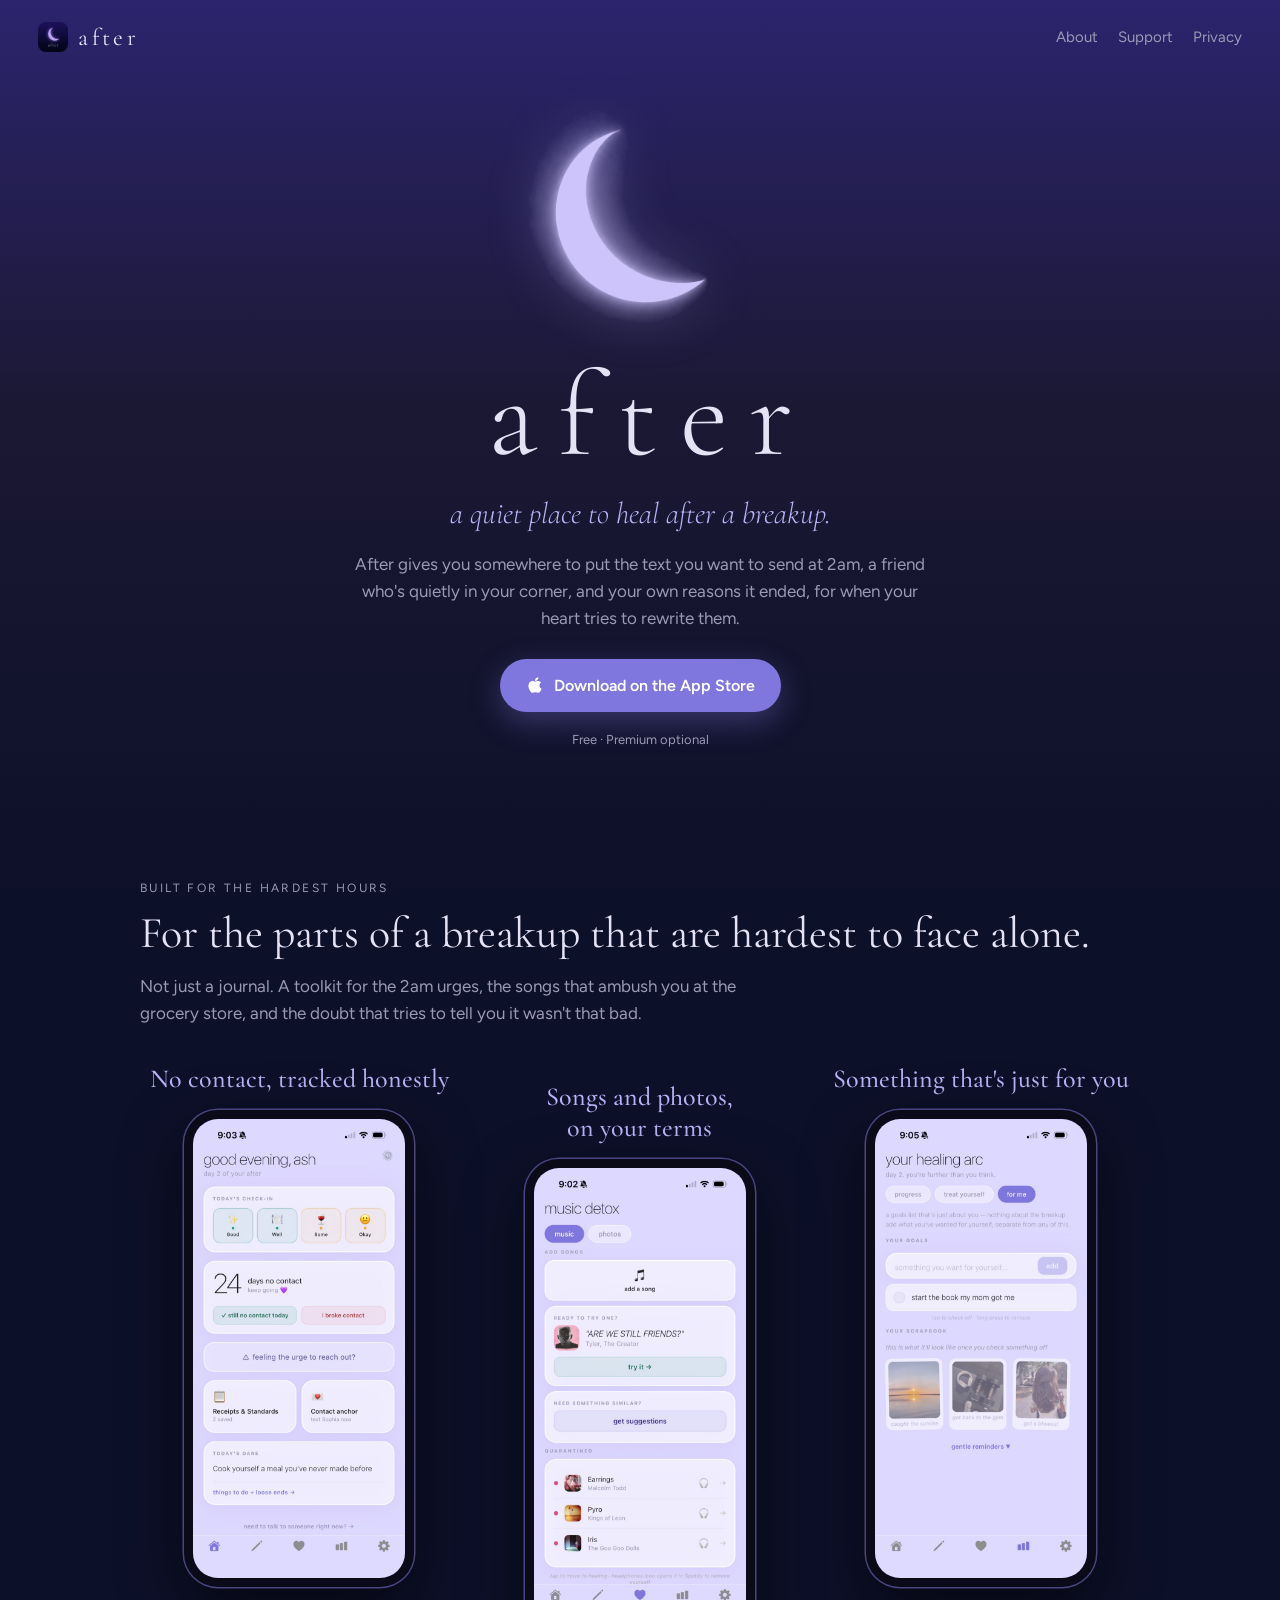
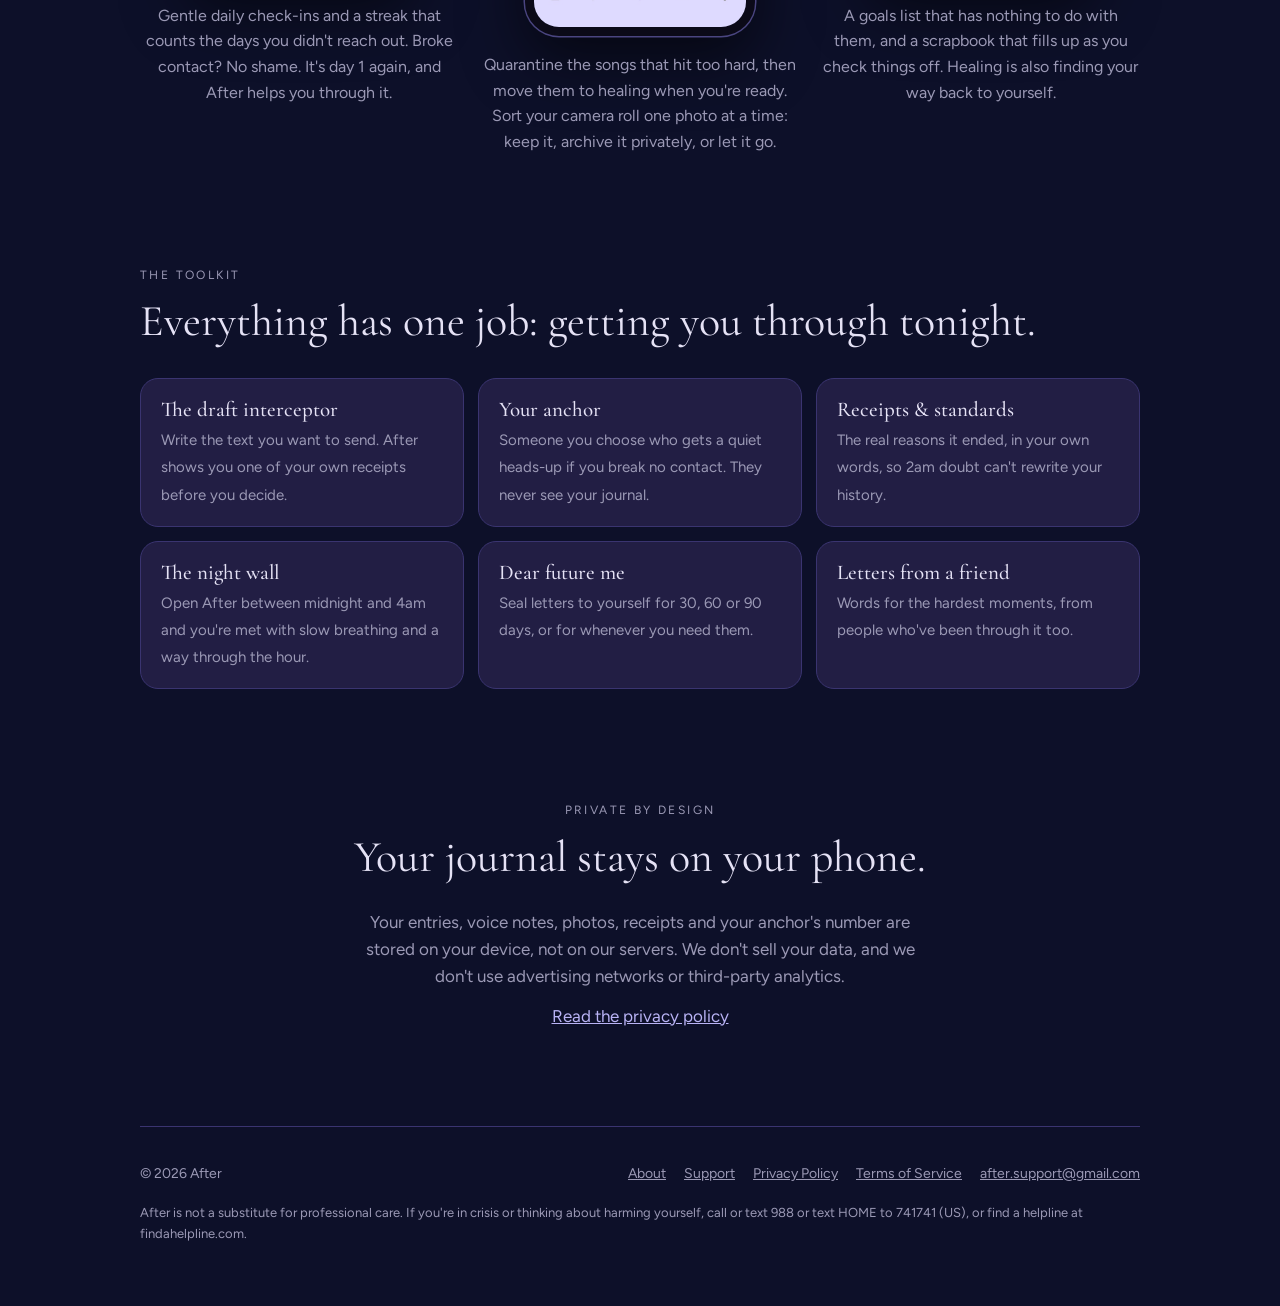
==== index.html @ 46b2aa12 "About CTA: center button and contact line on narrow screens Co-Authored-By: Claude Opus 5.5 <noreply" ====
<!doctype html>
<html lang="en">
<head>
<meta charset="utf-8">
<meta name="viewport" content="width=device-width, initial-scale=1, viewport-fit=cover">
<title>after: breakup recovery</title>
<meta name="description" content="After is a quiet place to heal after a breakup. Hold the text you want to send, lean on a friend, detox the songs and photos, and remember why it ended.">
<meta property="og:title" content="after: breakup recovery">
<meta property="og:description" content="A quiet place to heal after a breakup. Somewhere to put the text you want to send at 2am, a friend in your corner, and your own reasons it ended.">
<meta property="og:image" content="https://afterbreakuprecovery.com/assets/icon-180.png">
<meta name="theme-color" content="#2C246D">
<link rel="icon" href="/assets/favicon.png">
<link rel="apple-touch-icon" href="/assets/icon-180.png">
<link rel="preconnect" href="https://fonts.googleapis.com">
<link rel="preconnect" href="https://fonts.gstatic.com" crossorigin>
<link rel="stylesheet" href="https://fonts.googleapis.com/css2?family=Cormorant+Garamond:ital,wght@0,300;0,400;0,500;1,300;1,400&family=Figtree:wght@400;500;600&display=swap">
<link rel="stylesheet" href="/styles.css?v=22">
</head>
<body>
<header class="bar">
    <a class="brand" href="/"><img src="/assets/icon-180.png" alt="">after</a>
    <nav class="nav"><a href="/about/">About</a><a href="/support/">Support</a><a href="/privacy/">Privacy</a></nav>
  </header>
<div class="wrap">

  <main>
    <section class="hero" aria-labelledby="title">
      <img class="moon" src="/assets/moon.png" alt="" width="600" height="600">
      <h1 class="wordmark" id="title">after</h1>
      <p class="tagline">a quiet place to heal after a breakup.</p>
      <p class="lede">After gives you somewhere to put the text you want to send at 2am, a friend who's quietly in your corner, and your own reasons it ended, for when your heart tries to rewrite them.</p>
      <a class="store" href="https://apps.apple.com/app/id6788418578">
        <svg viewBox="0 0 384 512" aria-hidden="true"><path d="M318.7 268.7c-.2-36.7 16.4-64.4 50-84.8-18.8-26.9-47.2-41.7-84.7-44.6-35.5-2.8-74.3 20.7-88.5 20.7-15 0-49.4-19.7-76.4-19.7C63.3 141.2 4 184.8 4 273.5q0 39.3 14.4 81.2c12.8 36.7 59 126.7 107.2 125.2 25.2-.6 43-17.9 75.8-17.9 31.8 0 48.3 17.9 76.4 17.9 48.6-.7 90.4-82.5 102.6-119.3-65.2-30.7-61.7-90-61.7-91.9zm-56.6-164.2c27.3-32.4 24.8-61.9 24-72.5-24.1 1.4-52 16.4-67.9 34.9-17.5 19.8-27.8 44.3-25.6 71.9 26.1 2 49.9-11.4 69.5-34.3z"/></svg>
        Download on the App Store
      </a>
      <span class="fine">Free · Premium optional</span>
    </section>

    <section aria-labelledby="hard-parts">
      <p class="eyebrow">built for the hardest hours</p>
      <h2 id="hard-parts">For the parts of a breakup that are hardest to face alone.</h2>
      <p class="section-lede">Not just a journal. A toolkit for the 2am urges, the songs that ambush you at the grocery store, and the doubt that tries to tell you it wasn't that bad.</p>
      <div class="features">
        <div class="feature">
          <img src="/assets/screen-1.jpg" alt="After's home screen showing a daily check-in and 24 days of no contact" width="700" height="1514" loading="lazy">
          <h3>No contact, tracked honestly</h3>
          <p>Gentle daily check-ins and a streak that counts the days you didn't reach out. Broke contact? No shame. It's day 1 again, and After helps you through it.</p>
        </div>
        <div class="feature">
          <img src="/assets/screen-2.jpg" alt="After's music detox screen with three quarantined songs" width="700" height="1514" loading="lazy">
          <h3>Songs and photos, on your terms</h3>
          <p>Quarantine the songs that hit too hard, then move them to healing when you're ready. Sort your camera roll one photo at a time: keep it, archive it privately, or let it go.</p>
        </div>
        <div class="feature">
          <img src="/assets/screen-3.jpg" alt="After's 'for me' screen with a personal goal and a scrapbook" width="700" height="1514" loading="lazy">
          <h3>Something that's just for you</h3>
          <p>A goals list that has nothing to do with them, and a scrapbook that fills up as you check things off. Healing is also finding your way back to yourself.</p>
        </div>
      </div>
    </section>

    <section aria-labelledby="toolkit">
      <p class="eyebrow">the toolkit</p>
      <h2 id="toolkit">Everything has one job: getting you through tonight.</h2>
      <div class="tools">
        <div class="tool"><strong>The draft interceptor</strong><span>Write the text you want to send. After shows you one of your own receipts before you decide.</span></div>
        <div class="tool"><strong>Your anchor</strong><span>Someone you choose who gets a quiet heads-up if you break no contact. They never see your journal.</span></div>
        <div class="tool"><strong>Receipts &amp; standards</strong><span>The real reasons it ended, in your own words, so 2am doubt can't rewrite your history.</span></div>
        <div class="tool"><strong>The night wall</strong><span>Open After between midnight and 4am and you're met with slow breathing and a way through the hour.</span></div>
        <div class="tool"><strong>Dear future me</strong><span>Seal letters to yourself for 30, 60 or 90 days, or for whenever you need them.</span></div>
        <div class="tool"><strong>Letters from a friend</strong><span>Words for the hardest moments, from people who've been through it too.</span></div>
      </div>
    </section>

    <section class="promise" aria-labelledby="privacy">
      <p class="eyebrow">private by design</p>
      <h2 id="privacy">Your journal stays on your phone.</h2>
      <p>Your entries, voice notes, photos, receipts and your anchor's number are stored on your device, not on our servers. We don't sell your data, and we don't use advertising networks or third-party analytics.</p>
      <p><a href="/privacy/">Read the privacy policy</a></p>
    </section>
  </main>

  <footer>
    <div class="row">
      <span>© 2026 After</span>
      <nav><a href="/about/">About</a><a href="/support/">Support</a><a href="/privacy/">Privacy Policy</a><a href="/terms/">Terms of Service</a><a href="mailto:after.support@gmail.com?subject=After%20support">after.support@gmail.com</a></nav>
    </div>
    <p class="crisis">After is not a substitute for professional care. If you're in crisis or thinking about harming yourself, call or text 988 or text HOME to 741741 (US), or find a helpline at findahelpline.com.</p>
  </footer>
</div>
</body>
</html>
---- styles.css ----
/* after — night-sky site. Colors from the app icon gradient and the pitch deck. */
:root {
  --sky-top: #2C246D;      /* icon, top */
  --sky-mid: #1B1834;      /* deck */
  --sky-bottom: #0D1029;   /* icon, bottom */
  --card: #221E44;
  --card-line: #3A3470;
  --moon: #B9B3F5;         /* deck lavender */
  --button: #7F77DD;       /* app purple */
  --button-hover: #938BEA;
  --text: #E5E2F5;
  --muted: #9B99B5;
  --display: "Cormorant Garamond", Georgia, "Times New Roman", serif;
  --body: "Figtree", -apple-system, BlinkMacSystemFont, "Segoe UI", sans-serif;
  color-scheme: dark;
}

* { box-sizing: border-box; }
html { background: var(--sky-bottom); }
body {
  margin: 0;
  min-height: 100vh;
  color: var(--text);
  font: 17px/1.6 var(--body);
  background: linear-gradient(180deg, var(--sky-top) 0%, var(--sky-mid) 45%, var(--sky-bottom) 100%) fixed;
}
a { color: var(--moon); }
a:focus-visible, button:focus-visible { outline: 2px solid var(--moon); outline-offset: 3px; border-radius: 6px; }

.wrap { max-width: 1040px; margin: 0 auto; padding-inline: 20px; }
.narrow { max-width: 720px; margin: 0 auto; padding-inline: 20px; }

/* top bar */
.bar { display: flex; align-items: center; justify-content: space-between; padding-block: 22px; padding-inline: clamp(20px, 3vw, 40px); }
.brand { display: flex; align-items: center; gap: 10px; text-decoration: none; color: var(--text); font: 400 24px var(--display); letter-spacing: .14em; }
.brand img { width: 30px; height: 30px; border-radius: 8px; }
.nav { display: flex; gap: 20px; font-size: 15px; }
.nav a { color: var(--muted); text-decoration: none; }
.nav a:hover { color: var(--text); }

/* hero */
.hero { display: grid; justify-items: center; text-align: center; gap: 18px; padding-block: 24px 72px; }
.moon {
  width: min(240px, 55vw); height: auto;
  filter: drop-shadow(0 0 28px rgba(185,179,245,.35));
}
@media (prefers-reduced-motion: no-preference) {
  .moon { animation: glow 6s ease-in-out infinite; }
  @keyframes glow { 50% { filter: drop-shadow(0 0 48px rgba(185,179,245,.55)); } }
}
.wordmark { font: 300 clamp(64px, 14vw, 120px)/1 var(--display); letter-spacing: .18em; margin: 0; padding-left: .18em; }
.tagline { font: 300 clamp(22px, 3.4vw, 30px)/1.3 var(--display); color: var(--moon); margin: 0; font-style: italic; }
.lede { max-width: 34em; color: var(--muted); margin: 0; }
.store {
  display: inline-flex; align-items: center; gap: 10px; margin-top: 8px;
  background: var(--button); color: #fff; text-decoration: none;
  padding: 14px 26px; border-radius: 999px; font-weight: 600; font-size: 16px;
  box-shadow: 0 10px 30px rgba(127,119,221,.35); transition: background .2s;
}
.store:hover { background: var(--button-hover); }
.store svg { width: 18px; height: 18px; fill: currentColor; }
.fine { font-size: 13px; color: var(--muted); }

/* sections */
section { padding-block: 56px; }
.eyebrow { font-size: 12px; letter-spacing: .2em; text-transform: uppercase; color: var(--muted); margin: 0 0 10px; }
h2 { font: 400 clamp(32px, 5vw, 44px)/1.15 var(--display); margin: 0 0 14px; text-wrap: balance; }
.section-lede { color: var(--muted); max-width: 36em; margin: 0; }

.features { display: grid; grid-template-columns: repeat(auto-fit, minmax(280px, 1fr)); gap: 22px; margin-top: 36px; }
.feature { display: grid; gap: 16px; align-content: start; justify-items: center; text-align: center; min-width: 0; }
.feature img {
  width: 100%; height: auto; max-width: 230px; justify-self: center; display: block;
  border-radius: 34px; border: 9px solid #0B0A18;
  box-shadow: 0 0 0 1.5px #4A4580, 0 24px 60px rgba(0,0,0,.55);
  background: #0B0A18;
}
.feature h3 { font: 500 26px/1.2 var(--display); margin: 0; color: var(--moon); order: -1; text-wrap: balance; }

.feature p { margin: 0; color: var(--muted); font-size: 16px; max-width: 34ch; text-wrap: pretty; }

.tools { display: grid; grid-template-columns: repeat(3, 1fr); gap: 14px; margin-top: 32px; }
.tool { background: var(--card); border: 1px solid var(--card-line); border-radius: 18px; padding: 18px 20px; min-width: 0; }
.tool strong { display: block; font: 500 21px var(--display); color: var(--text); margin-bottom: 4px; }
.tool span { color: var(--muted); font-size: 15px; }

.promise { text-align: center; display: grid; justify-items: center; gap: 12px; }
.promise p { max-width: 34em; color: var(--muted); margin: 0; }

/* footer */
footer { border-top: 1px solid var(--card-line); padding-block: 36px 48px; margin-top: 40px; font-size: 14px; color: var(--muted); }
footer .row { display: flex; flex-wrap: wrap; gap: 12px 24px; justify-content: space-between; align-items: center; }
footer nav { display: flex; flex-wrap: wrap; gap: 18px; }
footer a { color: var(--muted); }
.crisis { margin-top: 18px; font-size: 13px; }

/* document pages (privacy, terms, support) */
.doc { padding-block: 24px 40px; }
.doc h1 { font: 300 clamp(38px, 6vw, 52px)/1.1 var(--display); margin: 0 0 6px; }
.doc .updated { color: var(--muted); font-size: 14px; margin-bottom: 28px; }
.doc h2 { font: 500 28px var(--display); color: var(--moon); margin: 40px 0 10px; }
.doc h3 { font: 600 17px var(--body); margin: 28px 0 8px; }
.doc p, .doc li { color: var(--text); font-size: 16px; }
.doc .card { background: var(--card); border: 1px solid var(--card-line); border-radius: 16px; padding: 4px 20px; margin: 20px 0; }
.doc .table { overflow-x: auto; }
.doc table { width: 100%; border-collapse: collapse; font-size: 15px; margin: 16px 0; }
.doc th, .doc td { text-align: left; padding: 10px; border-bottom: 1px solid var(--card-line); vertical-align: top; }
.doc th { color: var(--muted); font-weight: 600; font-size: 13px; text-transform: uppercase; letter-spacing: .08em; }
.doc .footer-note { color: var(--muted); font-style: italic; font-size: 14px; }
.faq details { background: var(--card); border: 1px solid var(--card-line); border-radius: 14px; padding: 14px 18px; margin-bottom: 12px; }
.faq summary { cursor: pointer; font-weight: 600; }
.faq details p { color: var(--muted); margin: 10px 0 2px; }

@media (max-width: 820px) { .tools { grid-template-columns: repeat(2, 1fr); } }
@media (max-width: 520px) { .tools { grid-template-columns: 1fr; } .nav { gap: 14px; } }

/* support page */
.sr { position: absolute; width: 1px; height: 1px; overflow: hidden; clip: rect(0 0 0 0); }
.crisis-card { border-color: var(--moon); padding: 6px 22px 10px; }
.doc .crisis-title { font: 600 18px var(--body); color: var(--text); margin: 14px 0 6px; }
.crisis-card ul { margin: 0 0 8px; padding-left: 20px; }
.contact { display: flex; flex-wrap: wrap; gap: 16px; align-items: center; justify-content: space-between; margin: 24px 0; padding: 18px 22px; background: var(--card); border: 1px solid var(--card-line); border-radius: 16px; }
.contact .eyebrow { margin: 0; }
.doc .contact-email { font: 500 22px var(--display); margin: 2px 0 0; color: var(--text); word-break: break-all; }
.contact-actions { display: flex; flex-wrap: wrap; gap: 10px; }
.store.small { margin: 0; padding: 10px 18px; font-size: 15px; box-shadow: none; }
.ghost { background: transparent; color: var(--moon); border: 1px solid var(--card-line); border-radius: 999px; padding: 10px 18px; font: 600 15px var(--body); cursor: pointer; }
.ghost:hover { border-color: var(--moon); }
.search { display: block; margin: 8px 0 12px; }
.search input { width: 100%; padding: 12px 16px; border-radius: 12px; border: 1px solid var(--card-line); background: var(--card); color: var(--text); font: 16px var(--body); }
.search input::placeholder { color: var(--muted); }
.search input:focus { outline: 2px solid var(--moon); outline-offset: 2px; }
.jump { display: flex; flex-wrap: wrap; gap: 8px 16px; font-size: 15px; margin-bottom: 8px; }
.faq h2 { margin-top: 32px; }
.muted { color: var(--muted); }
/* V layout: middle feature sits a little lower than the outer two (wide screens only) */
@media (min-width: 900px) { .feature:nth-child(2) { margin-top: 18px; } }

/* about page: story left, photo right (Beli-style) */
.about-page { display: grid; grid-template-columns: minmax(0, 1fr) clamp(180px, 28vw, 340px); grid-template-areas: "title ." "text photo"; column-gap: clamp(32px, 5vw, 72px); row-gap: 0; align-items: start; padding-block: 24px 40px; }
.about-title { grid-area: title; padding-block: 0; }
.about-title h1 { font: 300 clamp(38px, 6vw, 52px)/1.1 var(--display); margin: 0 0 28px; text-wrap: balance; }
.about-text { grid-area: text; }
.founder { grid-area: photo; }
.about-text { padding-block: 0; }
.about-text p { font-size: 18px; line-height: 1.75; }
.about-text .signature { font: italic 400 24px var(--display); color: var(--moon); margin-top: 28px; }
.about-cta { display: grid; justify-items: start; gap: 14px; margin-top: 40px; padding-top: 32px; border-top: 1px solid var(--card-line); }
.about-cta .store { margin-top: 0; }
.founder { margin: 18px 0 0; align-self: start; display: grid; gap: 10px; }
.founder img { display: block; width: 100%; height: auto; aspect-ratio: 3 / 4; object-fit: cover; border-radius: 24px; border: 1px solid var(--card-line); box-shadow: 0 24px 60px rgba(0,0,0,.45); }
.founder figcaption { font-size: 14px; color: var(--muted); text-align: center; }
@media (max-width: 600px) {
  .about-page { grid-template-columns: 1fr; grid-template-areas: "title" "photo" "text"; }
  .founder { max-width: 240px; width: 100%; margin: 0 auto 28px; justify-self: center; }
}
/* about CTA on narrower screens (phones, small windows): center button and contact line together */
@media (max-width: 900px) {
  .about-cta { justify-items: center; text-align: center; }
  .about-cta .store { margin: 0; }
  .about-cta .fine { margin: 0; max-width: 32ch; }
}
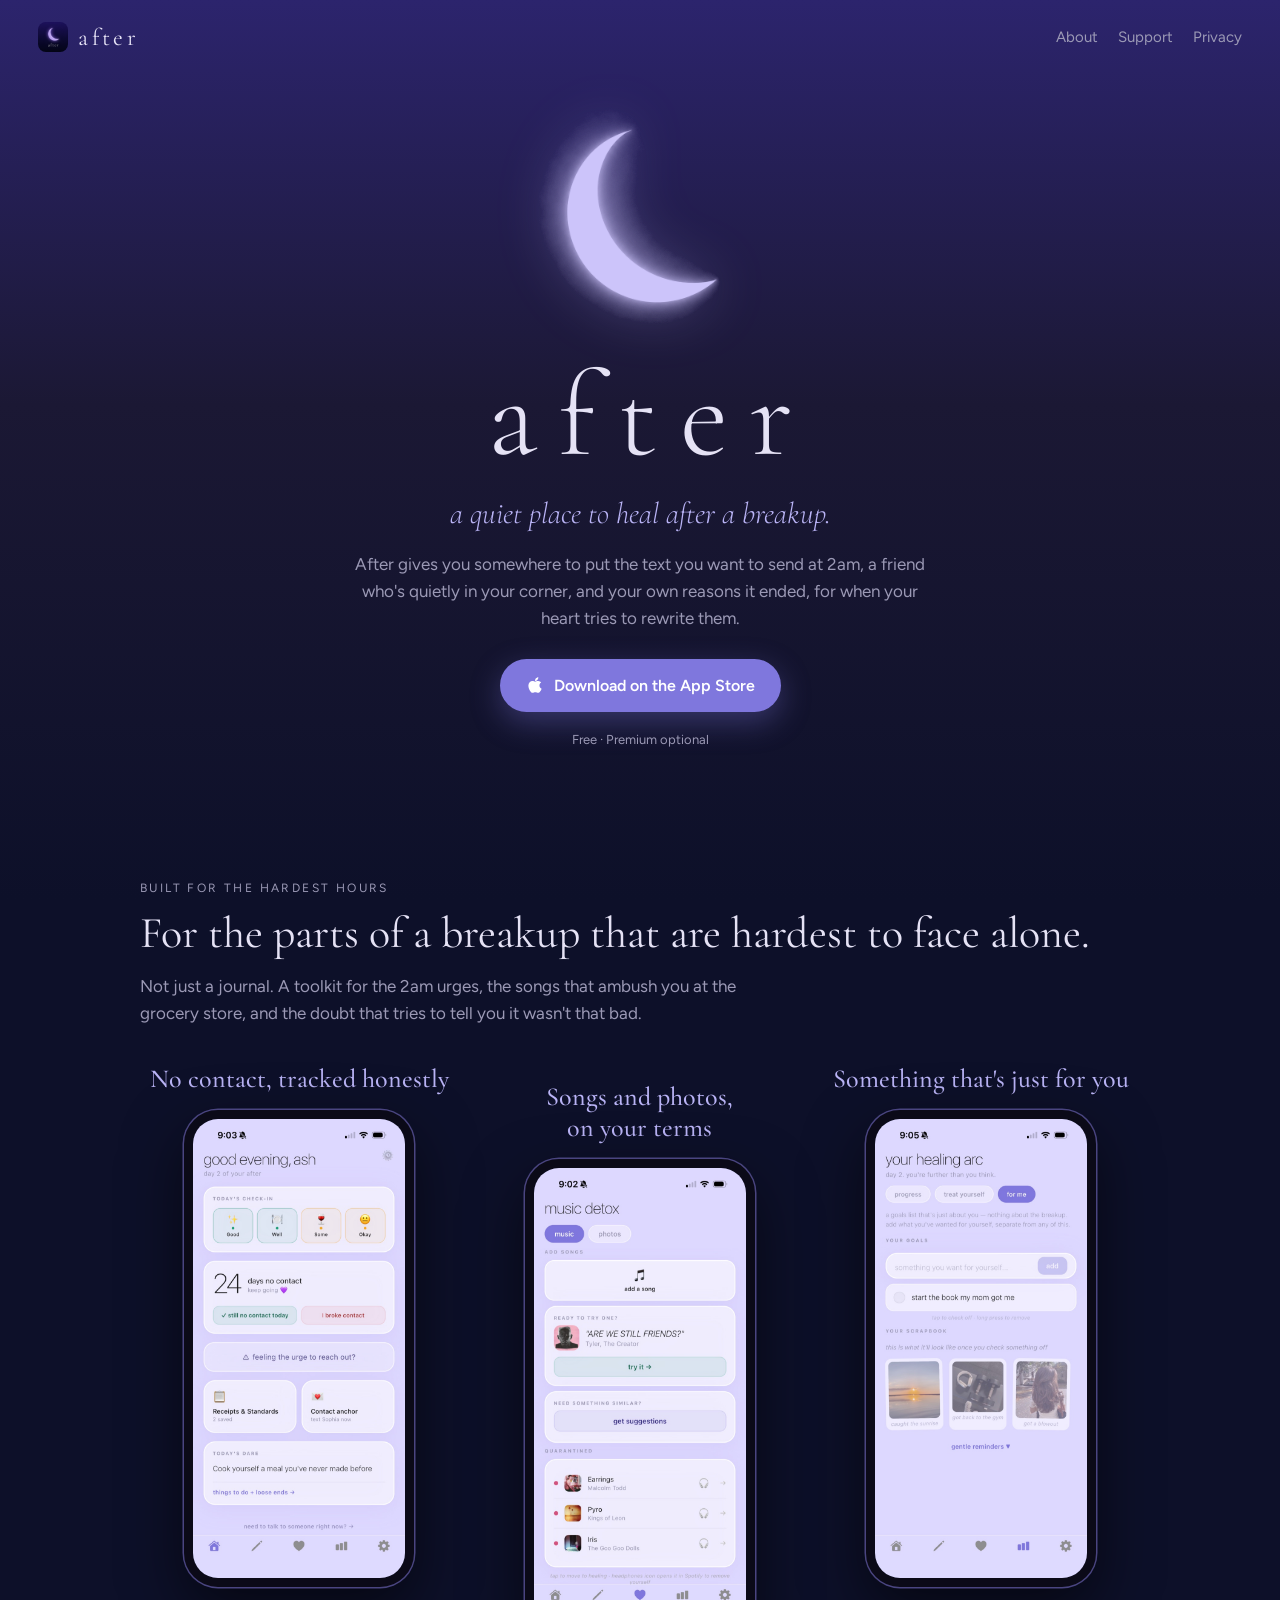
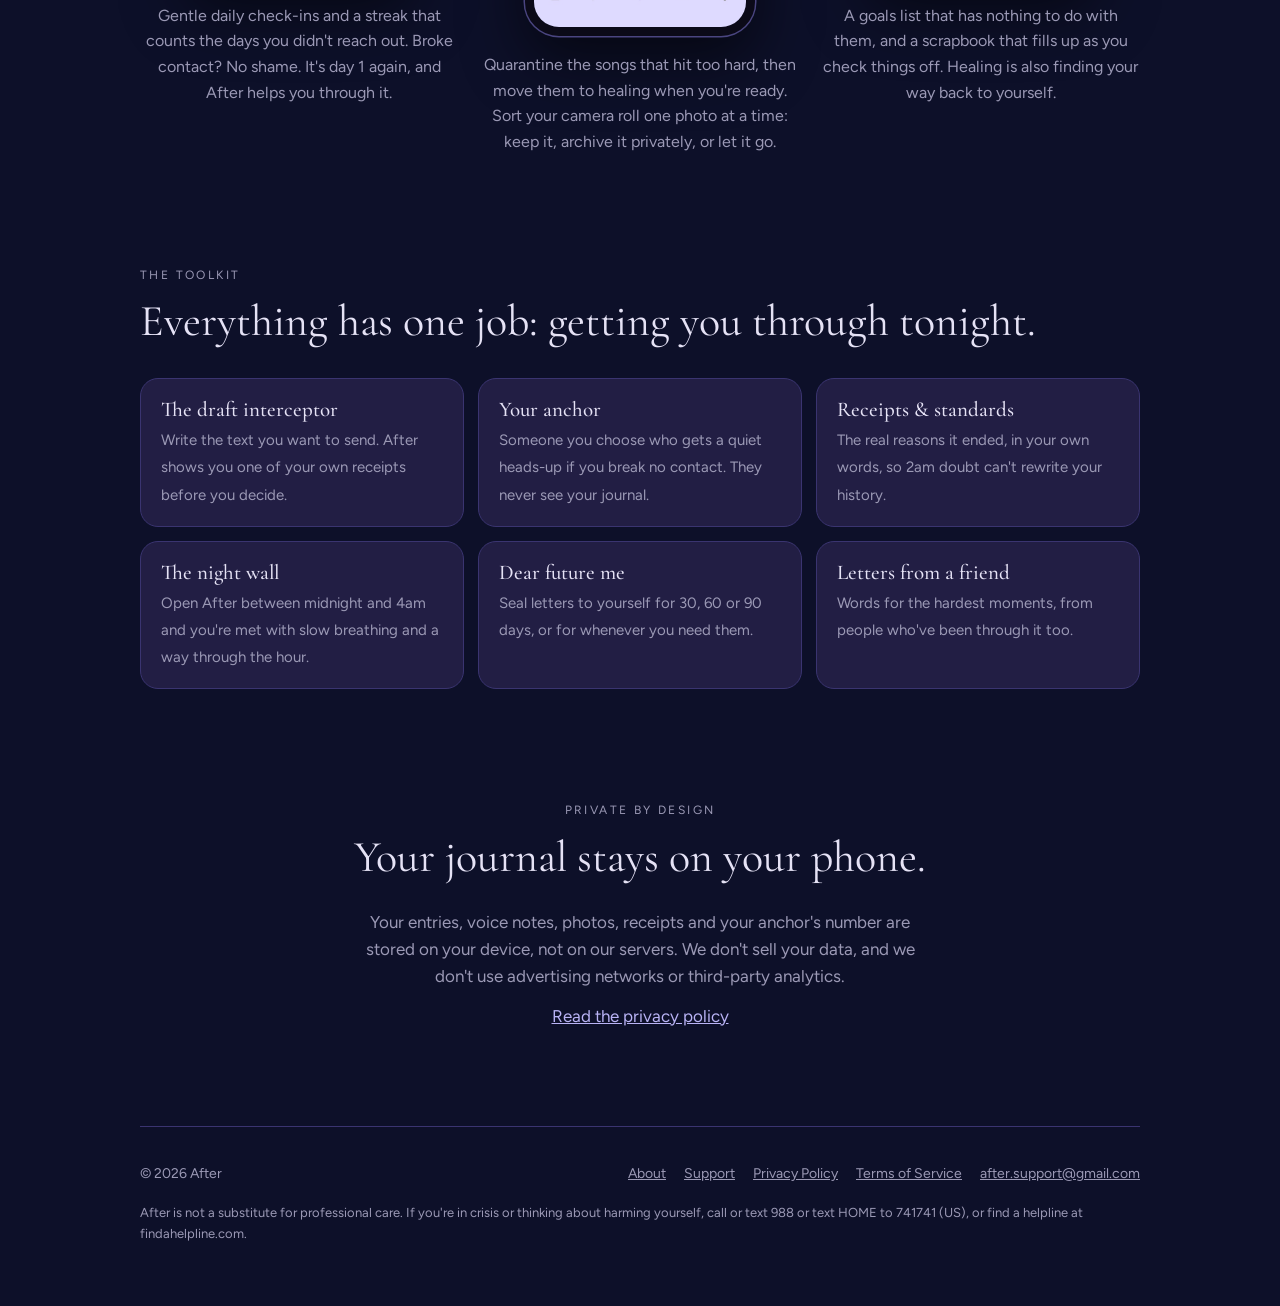
==== commit c2c47ff1: "Center the moon crescent in its image Co-Authored-By: Claude Opus 5.5 <noreply@anthropic.com>" ====
--- a/index.html
+++ b/index.html
@@ -14,7 +14,7 @@
 <link rel="preconnect" href="https://fonts.googleapis.com">
 <link rel="preconnect" href="https://fonts.gstatic.com" crossorigin>
 <link rel="stylesheet" href="https://fonts.googleapis.com/css2?family=Cormorant+Garamond:ital,wght@0,300;0,400;0,500;1,300;1,400&family=Figtree:wght@400;500;600&display=swap">
-<link rel="stylesheet" href="/styles.css?v=22">
+<link rel="stylesheet" href="/styles.css?v=23">
 </head>
 <body>
 <header class="bar">
@@ -25,7 +25,7 @@
 
   <main>
     <section class="hero" aria-labelledby="title">
-      <img class="moon" src="/assets/moon.png" alt="" width="600" height="600">
+      <img class="moon" src="/assets/moon-2.png" alt="" width="600" height="600">
       <h1 class="wordmark" id="title">after</h1>
       <p class="tagline">a quiet place to heal after a breakup.</p>
       <p class="lede">After gives you somewhere to put the text you want to send at 2am, a friend who's quietly in your corner, and your own reasons it ended, for when your heart tries to rewrite them.</p>
--- a/styles.css
+++ b/styles.css
@@ -137,7 +137,7 @@
 @media (min-width: 900px) { .feature:nth-child(2) { margin-top: 18px; } }
 
 /* about page: story left, photo right (Beli-style) */
-.about-page { display: grid; grid-template-columns: minmax(0, 1fr) clamp(180px, 28vw, 340px); grid-template-areas: "title ." "text photo"; column-gap: clamp(32px, 5vw, 72px); row-gap: 0; align-items: start; padding-block: 24px 40px; }
+.about-page { display: grid; grid-template-columns: minmax(0, 1fr) clamp(180px, 28vw, 340px); grid-template-areas: "title ." "text photo" "cta ."; column-gap: clamp(32px, 5vw, 72px); row-gap: 0; align-items: start; padding-block: 24px 40px; }
 .about-title { grid-area: title; padding-block: 0; }
 .about-title h1 { font: 300 clamp(38px, 6vw, 52px)/1.1 var(--display); margin: 0 0 28px; text-wrap: balance; }
 .about-text { grid-area: text; }
@@ -145,18 +145,18 @@
 .about-text { padding-block: 0; }
 .about-text p { font-size: 18px; line-height: 1.75; }
 .about-text .signature { font: italic 400 24px var(--display); color: var(--moon); margin-top: 28px; }
-.about-cta { display: grid; justify-items: start; gap: 14px; margin-top: 40px; padding-top: 32px; border-top: 1px solid var(--card-line); }
+.about-cta { grid-area: cta; display: grid; justify-items: start; gap: 14px; margin-top: 40px; padding-top: 32px; border-top: 1px solid var(--card-line); }
 .about-cta .store { margin-top: 0; }
 .founder { margin: 18px 0 0; align-self: start; display: grid; gap: 10px; }
 .founder img { display: block; width: 100%; height: auto; aspect-ratio: 3 / 4; object-fit: cover; border-radius: 24px; border: 1px solid var(--card-line); box-shadow: 0 24px 60px rgba(0,0,0,.45); }
 .founder figcaption { font-size: 14px; color: var(--muted); text-align: center; }
 @media (max-width: 600px) {
-  .about-page { grid-template-columns: 1fr; grid-template-areas: "title" "photo" "text"; }
+  .about-page { grid-template-columns: 1fr; grid-template-areas: "title" "photo" "text" "cta"; }
   .founder { max-width: 240px; width: 100%; margin: 0 auto 28px; justify-self: center; }
 }
 /* about CTA on narrower screens (phones, small windows): center button and contact line together */
 @media (max-width: 900px) {
-  .about-cta { justify-items: center; text-align: center; }
+  .about-cta { grid-column: 1 / -1; justify-items: center; text-align: center; }
   .about-cta .store { margin: 0; }
   .about-cta .fine { margin: 0; max-width: 32ch; }
 }
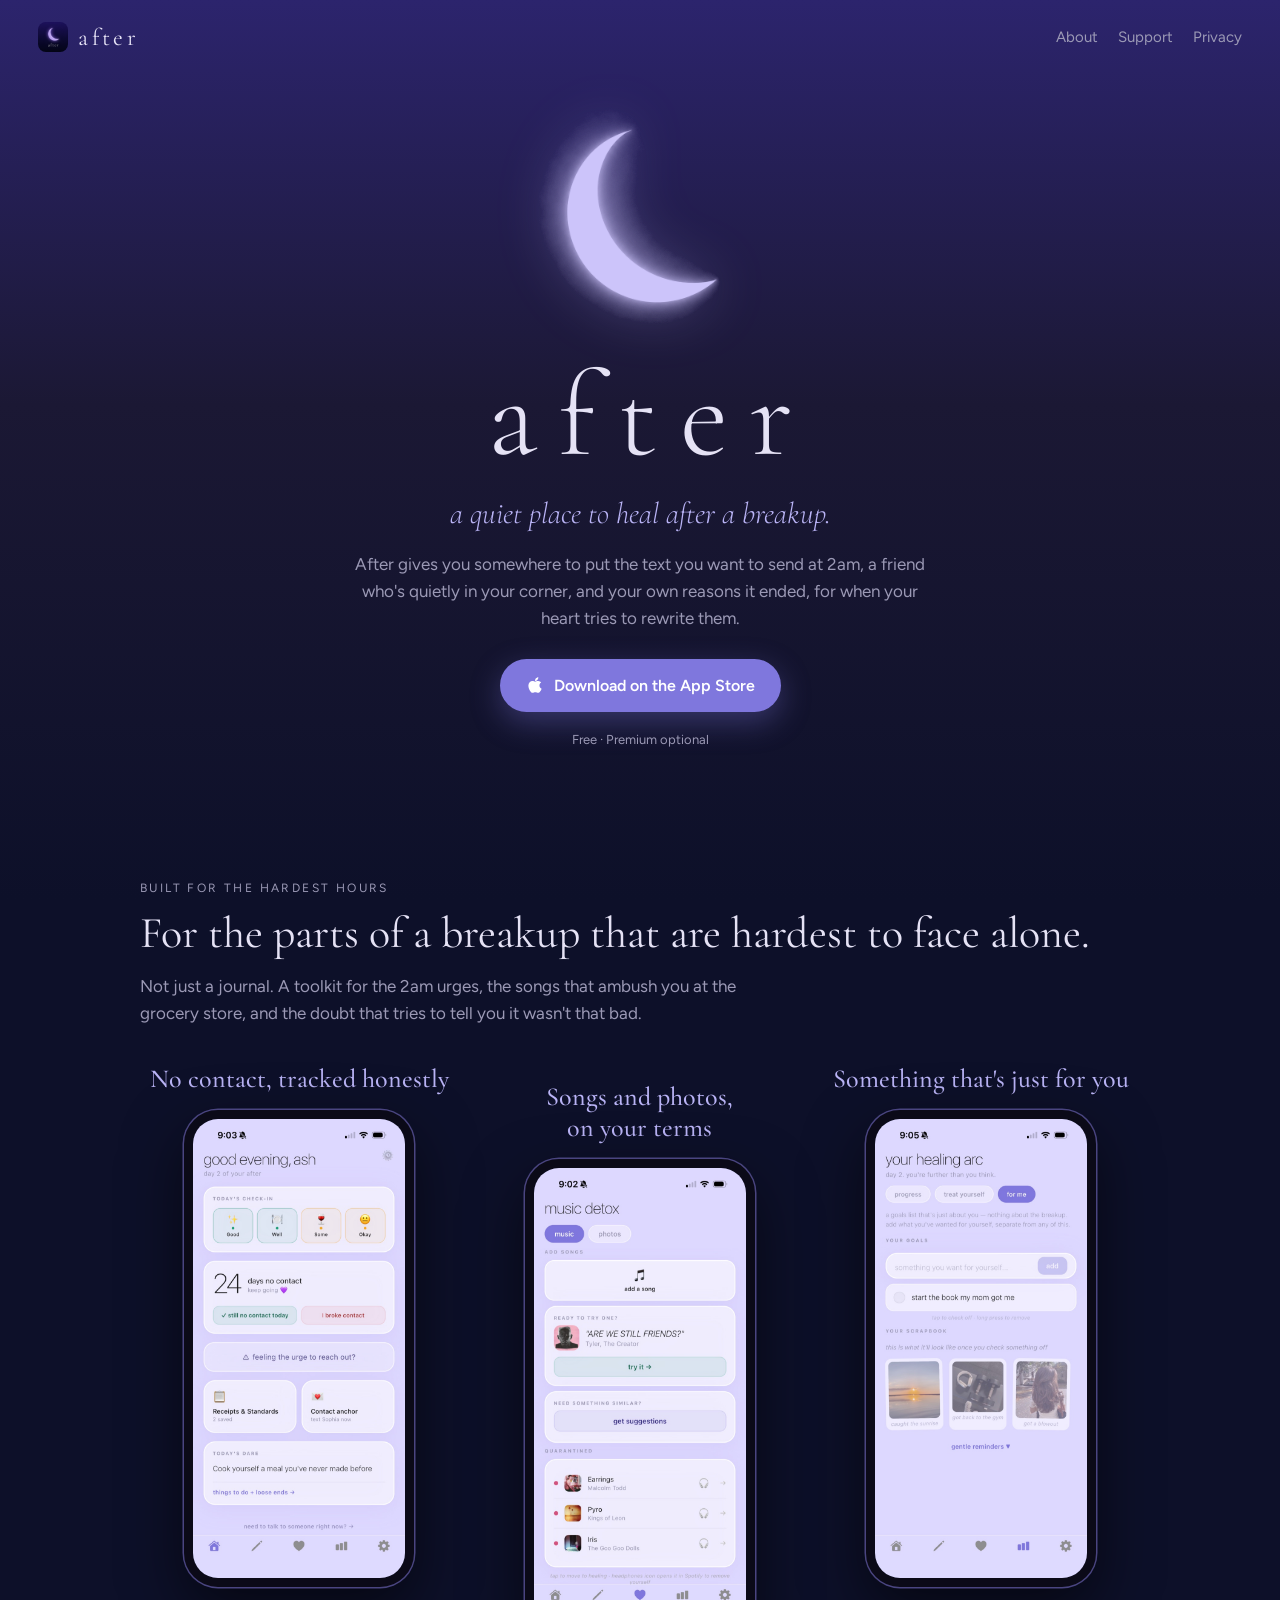
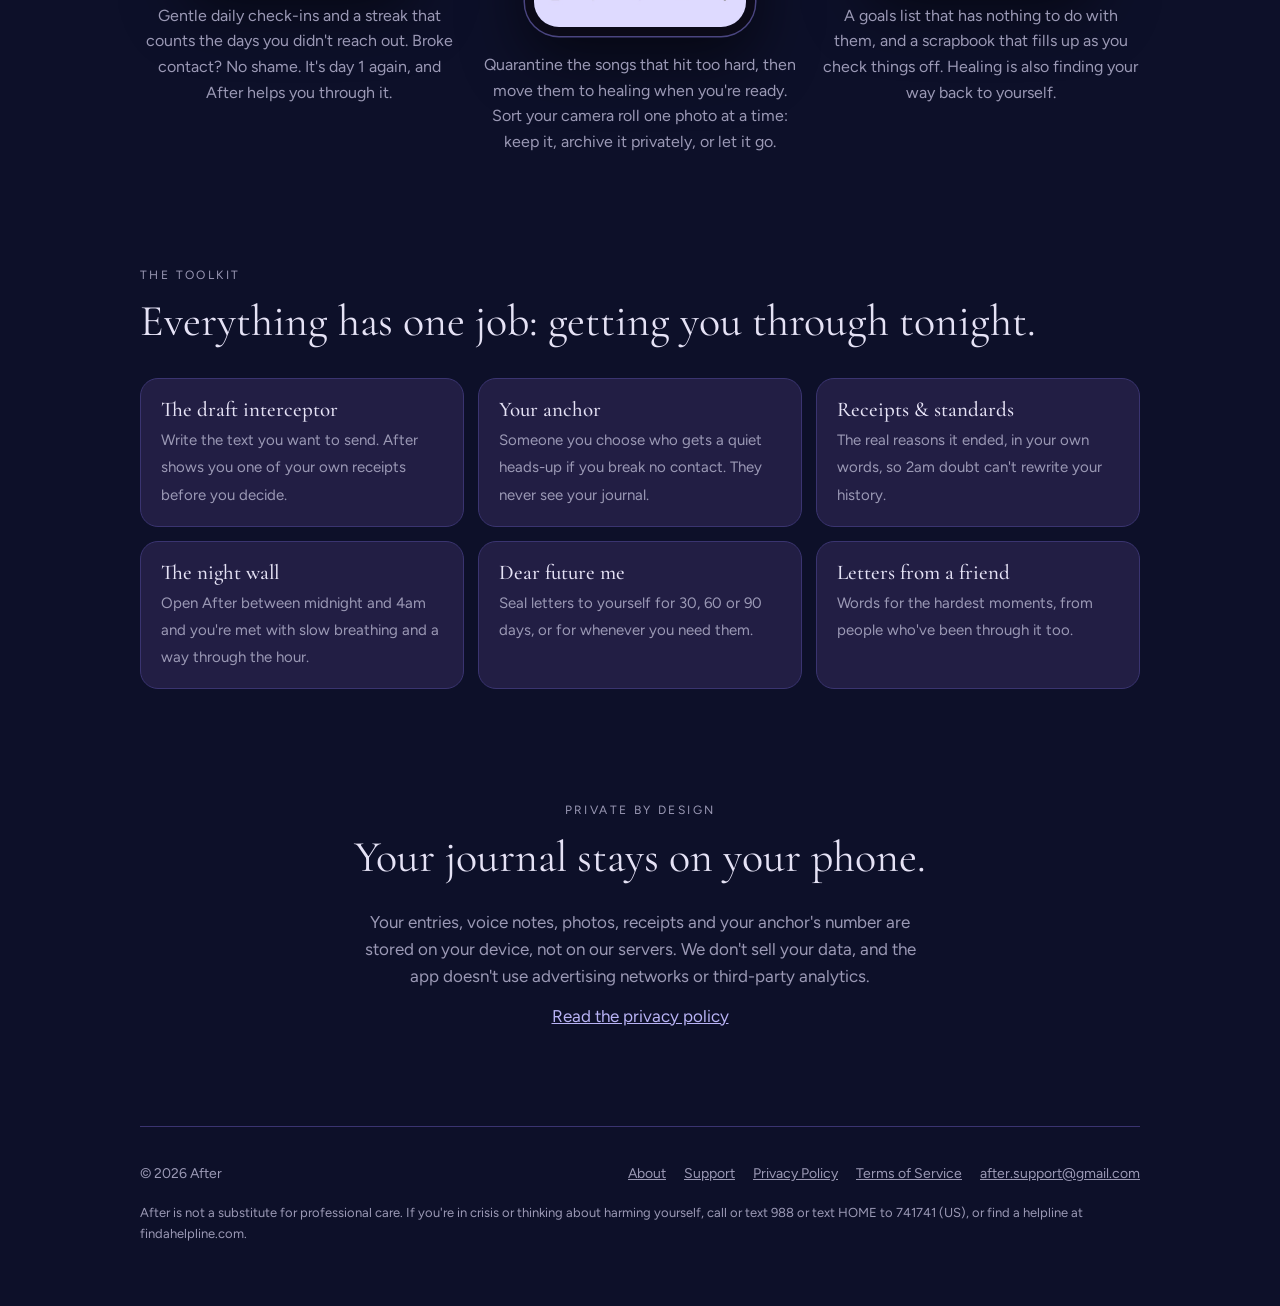
==== commit 8878eac7: "Add Cloudflare Web Analytics (cookie-free) and disclose it on the privacy page Co-Authored-By: Claud" ====
--- a/index.html
+++ b/index.html
@@ -14,7 +14,7 @@
 <link rel="preconnect" href="https://fonts.googleapis.com">
 <link rel="preconnect" href="https://fonts.gstatic.com" crossorigin>
 <link rel="stylesheet" href="https://fonts.googleapis.com/css2?family=Cormorant+Garamond:ital,wght@0,300;0,400;0,500;1,300;1,400&family=Figtree:wght@400;500;600&display=swap">
-<link rel="stylesheet" href="/styles.css?v=23">
+<link rel="stylesheet" href="/styles.css?v=25">
 </head>
 <body>
 <header class="bar">
@@ -75,7 +75,7 @@
     <section class="promise" aria-labelledby="privacy">
       <p class="eyebrow">private by design</p>
       <h2 id="privacy">Your journal stays on your phone.</h2>
-      <p>Your entries, voice notes, photos, receipts and your anchor's number are stored on your device, not on our servers. We don't sell your data, and we don't use advertising networks or third-party analytics.</p>
+      <p>Your entries, voice notes, photos, receipts and your anchor's number are stored on your device, not on our servers. We don't sell your data, and the app doesn't use advertising networks or third-party analytics.</p>
       <p><a href="/privacy/">Read the privacy policy</a></p>
     </section>
   </main>
@@ -88,5 +88,6 @@
     <p class="crisis">After is not a substitute for professional care. If you're in crisis or thinking about harming yourself, call or text 988 or text HOME to 741741 (US), or find a helpline at findahelpline.com.</p>
   </footer>
 </div>
+<!-- Cloudflare Web Analytics --><script type='module' src='https://static.cloudflareinsights.com/beacon.min.js' data-cf-beacon='{"token": "2c49b818e342460999bc8472ac2195e9"}'></script><!-- End Cloudflare Web Analytics -->
 </body>
 </html>
--- a/styles.css
+++ b/styles.css
@@ -152,7 +152,7 @@
 .founder figcaption { font-size: 14px; color: var(--muted); text-align: center; }
 @media (max-width: 600px) {
   .about-page { grid-template-columns: 1fr; grid-template-areas: "title" "photo" "text" "cta"; }
-  .founder { max-width: 240px; width: 100%; margin: 0 auto 28px; justify-self: center; }
+  .founder { max-width: 140px; width: 100%; margin: 0 auto 24px; justify-self: center; }
 }
 /* about CTA on narrower screens (phones, small windows): center button and contact line together */
 @media (max-width: 900px) {
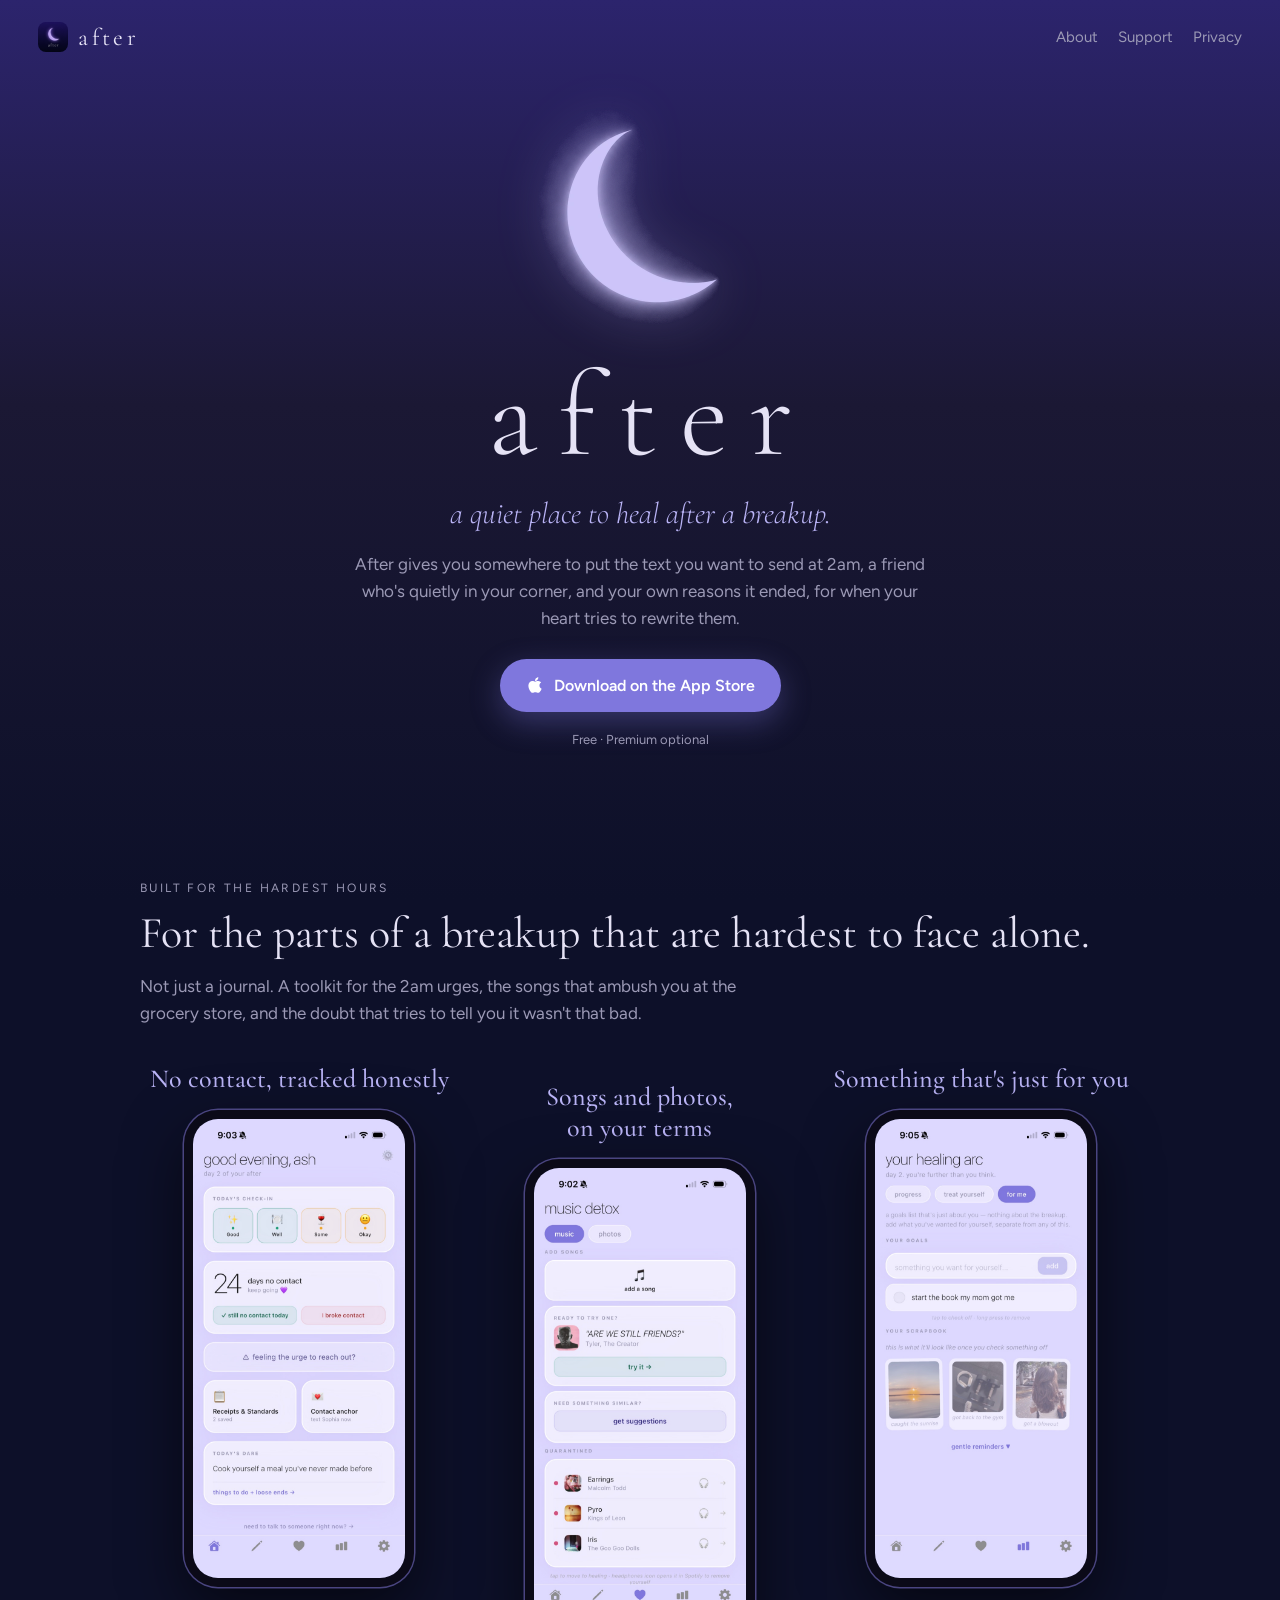
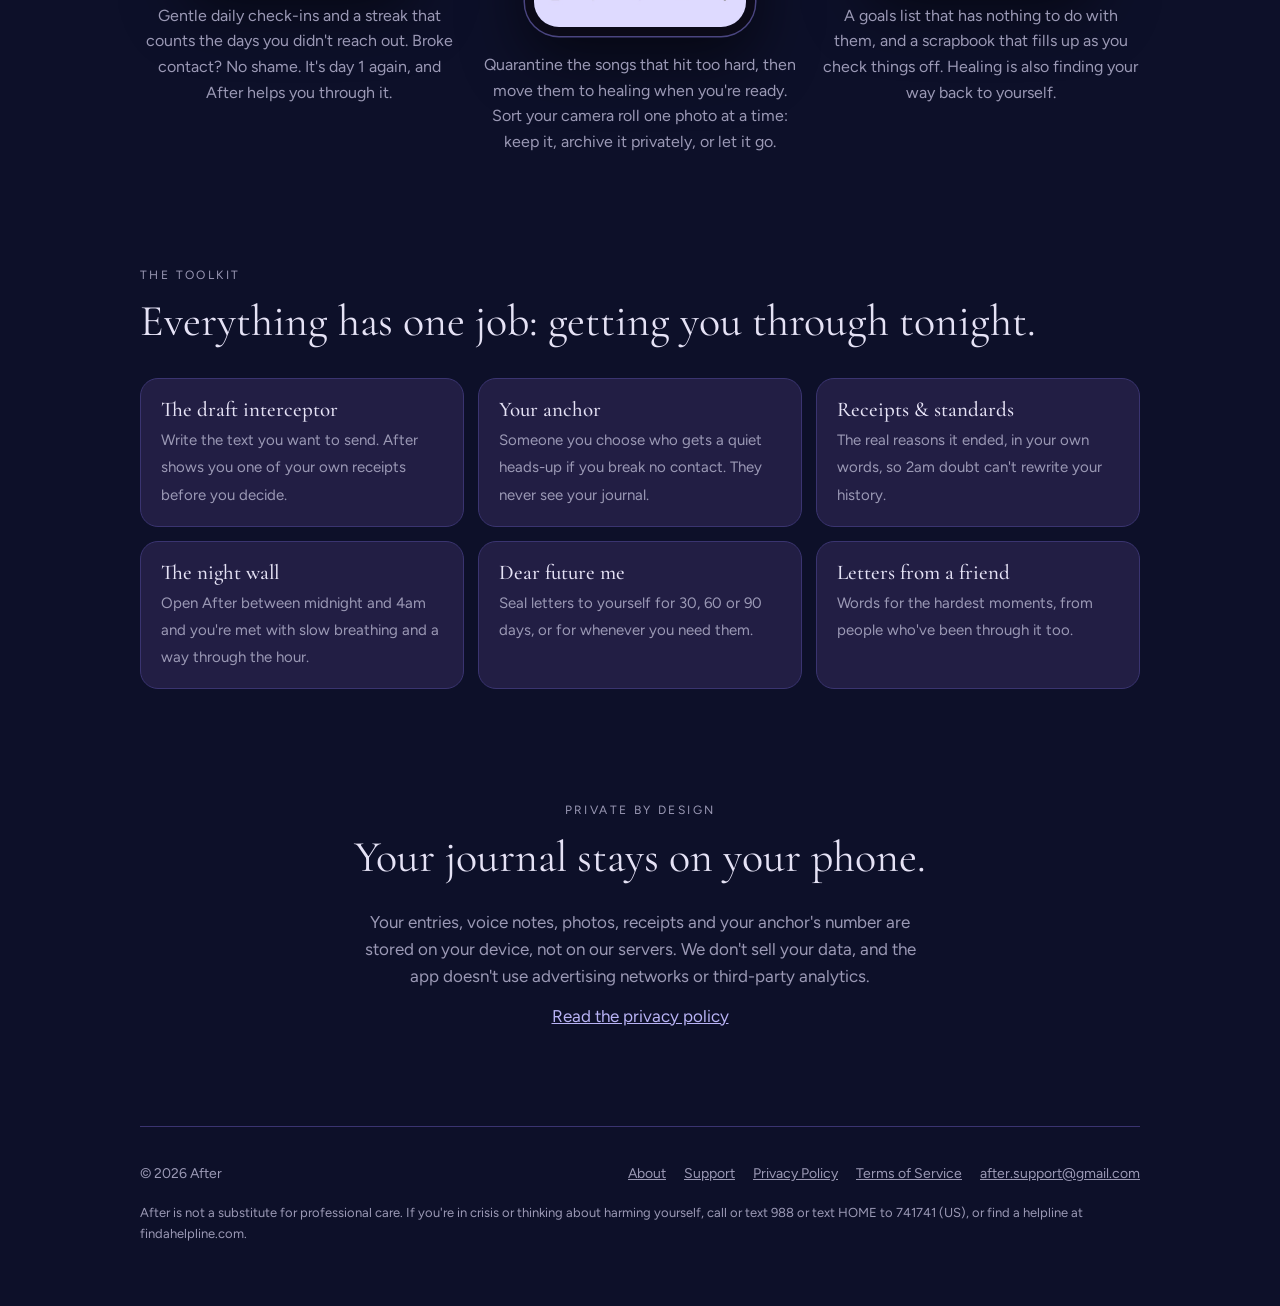
==== commit 7b8953e8: "Homepage: moon as 480px WebP (44KB vs 187KB), preloaded, for faster first paint Co-Authored-By: Clau" ====
--- a/index.html
+++ b/index.html
@@ -11,6 +11,7 @@
 <meta name="theme-color" content="#2C246D">
 <link rel="icon" href="/assets/favicon.png">
 <link rel="apple-touch-icon" href="/assets/icon-180.png">
+<link rel="preload" as="image" href="/assets/moon-480.webp" fetchpriority="high">
 <link rel="preconnect" href="https://fonts.googleapis.com">
 <link rel="preconnect" href="https://fonts.gstatic.com" crossorigin>
 <link rel="stylesheet" href="https://fonts.googleapis.com/css2?family=Cormorant+Garamond:ital,wght@0,300;0,400;0,500;1,300;1,400&family=Figtree:wght@400;500;600&display=swap">
@@ -25,7 +26,7 @@
 
   <main>
     <section class="hero" aria-labelledby="title">
-      <img class="moon" src="/assets/moon-2.png" alt="" width="600" height="600">
+      <img class="moon" src="/assets/moon-480.webp" alt="" width="480" height="480" fetchpriority="high" decoding="async">
       <h1 class="wordmark" id="title">after</h1>
       <p class="tagline">a quiet place to heal after a breakup.</p>
       <p class="lede">After gives you somewhere to put the text you want to send at 2am, a friend who's quietly in your corner, and your own reasons it ended, for when your heart tries to rewrite them.</p>
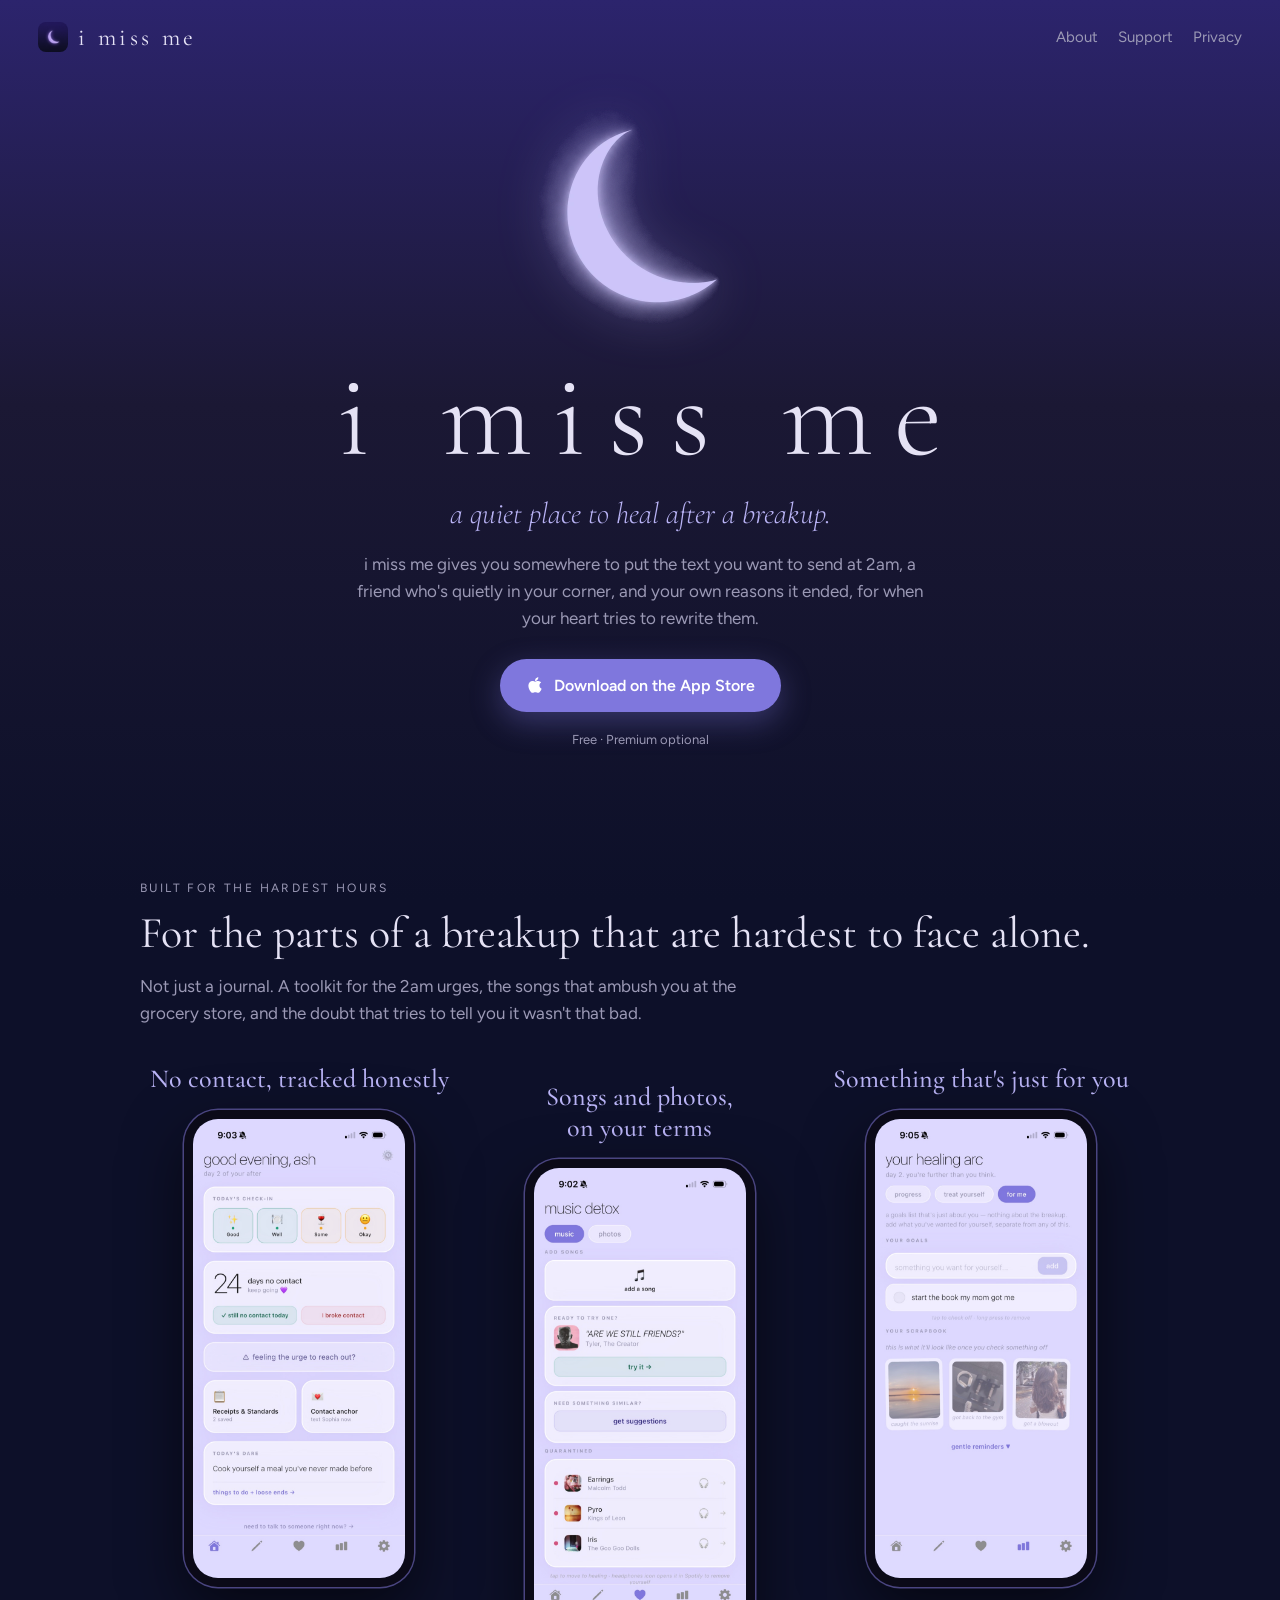
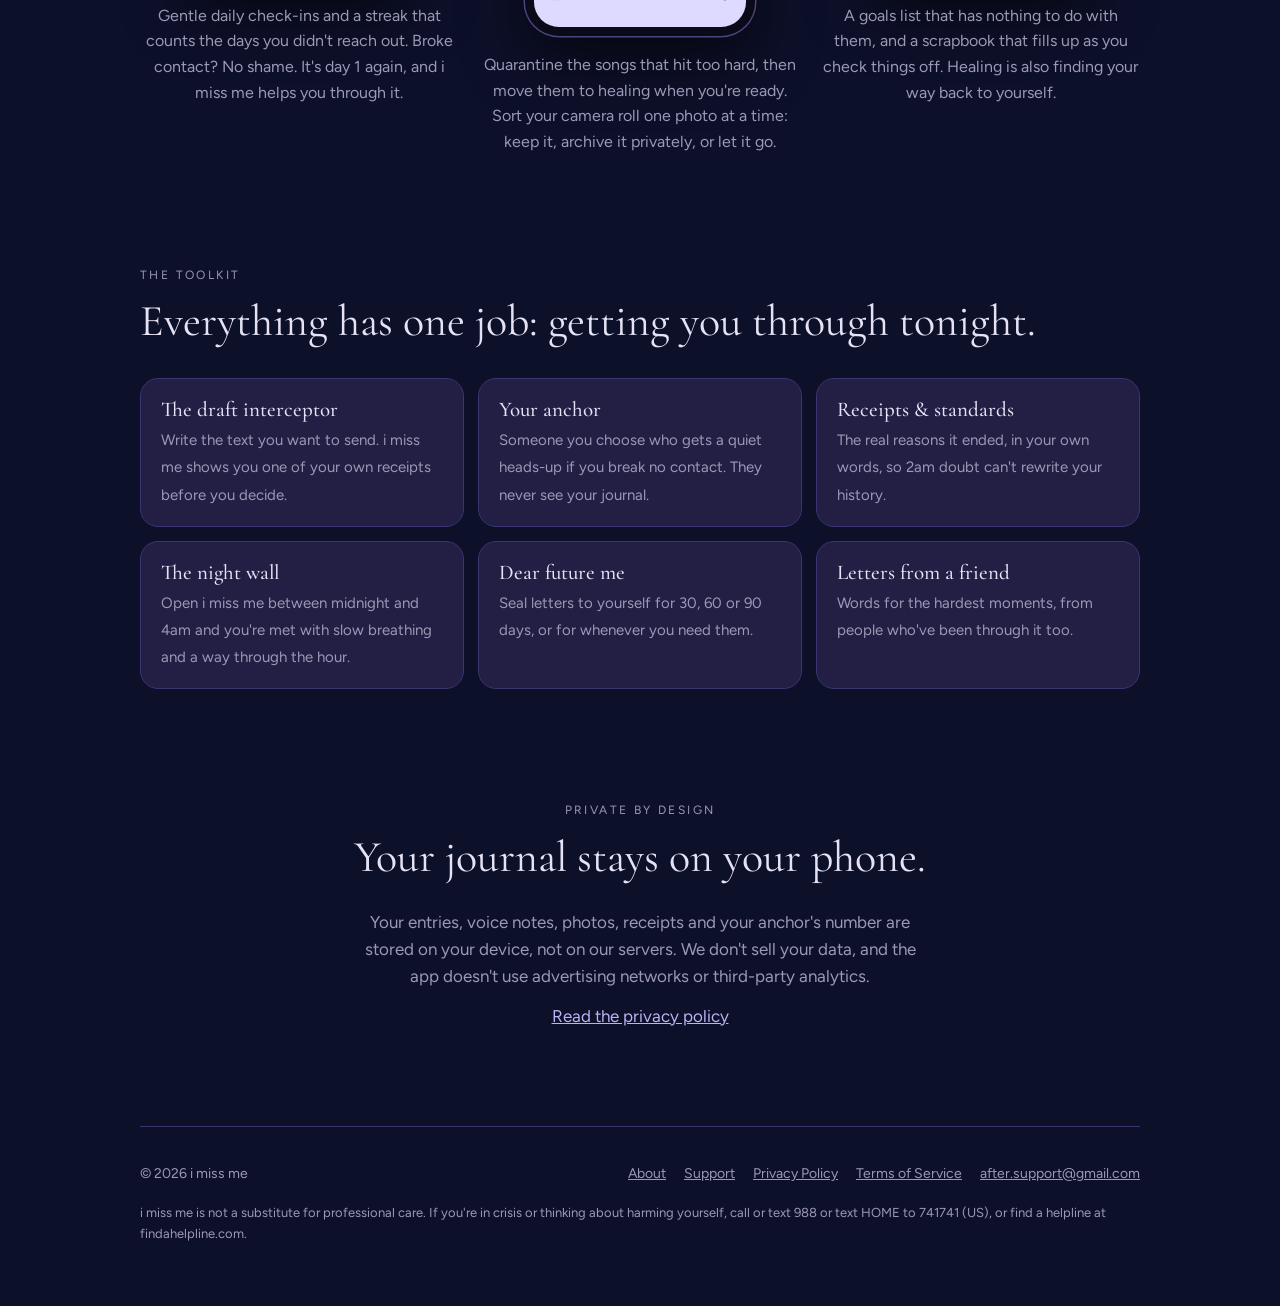
==== commit 8bda80b5: "Rename site to i miss me (with 1.8 privacy additions): pages, anchor opt-in samples, icons Co-Author" ====
--- a/index.html
+++ b/index.html
@@ -3,9 +3,9 @@
 <head>
 <meta charset="utf-8">
 <meta name="viewport" content="width=device-width, initial-scale=1, viewport-fit=cover">
-<title>after: breakup recovery</title>
-<meta name="description" content="After is a quiet place to heal after a breakup. Hold the text you want to send, lean on a friend, detox the songs and photos, and remember why it ended.">
-<meta property="og:title" content="after: breakup recovery">
+<title>i miss me: breakup recovery</title>
+<meta name="description" content="i miss me is a quiet place to heal after a breakup. Hold the text you want to send, lean on a friend, detox the songs and photos, and remember why it ended.">
+<meta property="og:title" content="i miss me: breakup recovery">
 <meta property="og:description" content="A quiet place to heal after a breakup. Somewhere to put the text you want to send at 2am, a friend in your corner, and your own reasons it ended.">
 <meta property="og:image" content="https://afterbreakuprecovery.com/assets/icon-180.png">
 <meta name="theme-color" content="#2C246D">
@@ -19,7 +19,7 @@
 </head>
 <body>
 <header class="bar">
-    <a class="brand" href="/"><img src="/assets/icon-180.png" alt="">after</a>
+    <a class="brand" href="/"><img src="/assets/icon-180.png" alt="">i miss me</a>
     <nav class="nav"><a href="/about/">About</a><a href="/support/">Support</a><a href="/privacy/">Privacy</a></nav>
   </header>
 <div class="wrap">
@@ -27,9 +27,9 @@
   <main>
     <section class="hero" aria-labelledby="title">
       <img class="moon" src="/assets/moon-480.webp" alt="" width="480" height="480" fetchpriority="high" decoding="async">
-      <h1 class="wordmark" id="title">after</h1>
+      <h1 class="wordmark" id="title">i miss me</h1>
       <p class="tagline">a quiet place to heal after a breakup.</p>
-      <p class="lede">After gives you somewhere to put the text you want to send at 2am, a friend who's quietly in your corner, and your own reasons it ended, for when your heart tries to rewrite them.</p>
+      <p class="lede">i miss me gives you somewhere to put the text you want to send at 2am, a friend who's quietly in your corner, and your own reasons it ended, for when your heart tries to rewrite them.</p>
       <a class="store" href="https://apps.apple.com/app/id6788418578">
         <svg viewBox="0 0 384 512" aria-hidden="true"><path d="M318.7 268.7c-.2-36.7 16.4-64.4 50-84.8-18.8-26.9-47.2-41.7-84.7-44.6-35.5-2.8-74.3 20.7-88.5 20.7-15 0-49.4-19.7-76.4-19.7C63.3 141.2 4 184.8 4 273.5q0 39.3 14.4 81.2c12.8 36.7 59 126.7 107.2 125.2 25.2-.6 43-17.9 75.8-17.9 31.8 0 48.3 17.9 76.4 17.9 48.6-.7 90.4-82.5 102.6-119.3-65.2-30.7-61.7-90-61.7-91.9zm-56.6-164.2c27.3-32.4 24.8-61.9 24-72.5-24.1 1.4-52 16.4-67.9 34.9-17.5 19.8-27.8 44.3-25.6 71.9 26.1 2 49.9-11.4 69.5-34.3z"/></svg>
         Download on the App Store
@@ -43,17 +43,17 @@
       <p class="section-lede">Not just a journal. A toolkit for the 2am urges, the songs that ambush you at the grocery store, and the doubt that tries to tell you it wasn't that bad.</p>
       <div class="features">
         <div class="feature">
-          <img src="/assets/screen-1.jpg" alt="After's home screen showing a daily check-in and 24 days of no contact" width="700" height="1514" loading="lazy">
+          <img src="/assets/screen-1.jpg" alt="i miss me's home screen showing a daily check-in and 24 days of no contact" width="700" height="1514" loading="lazy">
           <h3>No contact, tracked honestly</h3>
-          <p>Gentle daily check-ins and a streak that counts the days you didn't reach out. Broke contact? No shame. It's day 1 again, and After helps you through it.</p>
+          <p>Gentle daily check-ins and a streak that counts the days you didn't reach out. Broke contact? No shame. It's day 1 again, and i miss me helps you through it.</p>
         </div>
         <div class="feature">
-          <img src="/assets/screen-2.jpg" alt="After's music detox screen with three quarantined songs" width="700" height="1514" loading="lazy">
+          <img src="/assets/screen-2.jpg" alt="i miss me's music detox screen with three quarantined songs" width="700" height="1514" loading="lazy">
           <h3>Songs and photos, on your terms</h3>
           <p>Quarantine the songs that hit too hard, then move them to healing when you're ready. Sort your camera roll one photo at a time: keep it, archive it privately, or let it go.</p>
         </div>
         <div class="feature">
-          <img src="/assets/screen-3.jpg" alt="After's 'for me' screen with a personal goal and a scrapbook" width="700" height="1514" loading="lazy">
+          <img src="/assets/screen-3.jpg" alt="i miss me's 'for me' screen with a personal goal and a scrapbook" width="700" height="1514" loading="lazy">
           <h3>Something that's just for you</h3>
           <p>A goals list that has nothing to do with them, and a scrapbook that fills up as you check things off. Healing is also finding your way back to yourself.</p>
         </div>
@@ -64,10 +64,10 @@
       <p class="eyebrow">the toolkit</p>
       <h2 id="toolkit">Everything has one job: getting you through tonight.</h2>
       <div class="tools">
-        <div class="tool"><strong>The draft interceptor</strong><span>Write the text you want to send. After shows you one of your own receipts before you decide.</span></div>
+        <div class="tool"><strong>The draft interceptor</strong><span>Write the text you want to send. i miss me shows you one of your own receipts before you decide.</span></div>
         <div class="tool"><strong>Your anchor</strong><span>Someone you choose who gets a quiet heads-up if you break no contact. They never see your journal.</span></div>
         <div class="tool"><strong>Receipts &amp; standards</strong><span>The real reasons it ended, in your own words, so 2am doubt can't rewrite your history.</span></div>
-        <div class="tool"><strong>The night wall</strong><span>Open After between midnight and 4am and you're met with slow breathing and a way through the hour.</span></div>
+        <div class="tool"><strong>The night wall</strong><span>Open i miss me between midnight and 4am and you're met with slow breathing and a way through the hour.</span></div>
         <div class="tool"><strong>Dear future me</strong><span>Seal letters to yourself for 30, 60 or 90 days, or for whenever you need them.</span></div>
         <div class="tool"><strong>Letters from a friend</strong><span>Words for the hardest moments, from people who've been through it too.</span></div>
       </div>
@@ -83,10 +83,10 @@
 
   <footer>
     <div class="row">
-      <span>© 2026 After</span>
-      <nav><a href="/about/">About</a><a href="/support/">Support</a><a href="/privacy/">Privacy Policy</a><a href="/terms/">Terms of Service</a><a href="mailto:after.support@gmail.com?subject=After%20support">after.support@gmail.com</a></nav>
+      <span>© 2026 i miss me</span>
+      <nav><a href="/about/">About</a><a href="/support/">Support</a><a href="/privacy/">Privacy Policy</a><a href="/terms/">Terms of Service</a><a href="mailto:after.support@gmail.com?subject=i%20miss%20me%20support">after.support@gmail.com</a></nav>
     </div>
-    <p class="crisis">After is not a substitute for professional care. If you're in crisis or thinking about harming yourself, call or text 988 or text HOME to 741741 (US), or find a helpline at findahelpline.com.</p>
+    <p class="crisis">i miss me is not a substitute for professional care. If you're in crisis or thinking about harming yourself, call or text 988 or text HOME to 741741 (US), or find a helpline at findahelpline.com.</p>
   </footer>
 </div>
 <!-- Cloudflare Web Analytics --><script type='module' src='https://static.cloudflareinsights.com/beacon.min.js' data-cf-beacon='{"token": "2c49b818e342460999bc8472ac2195e9"}'></script><!-- End Cloudflare Web Analytics -->
